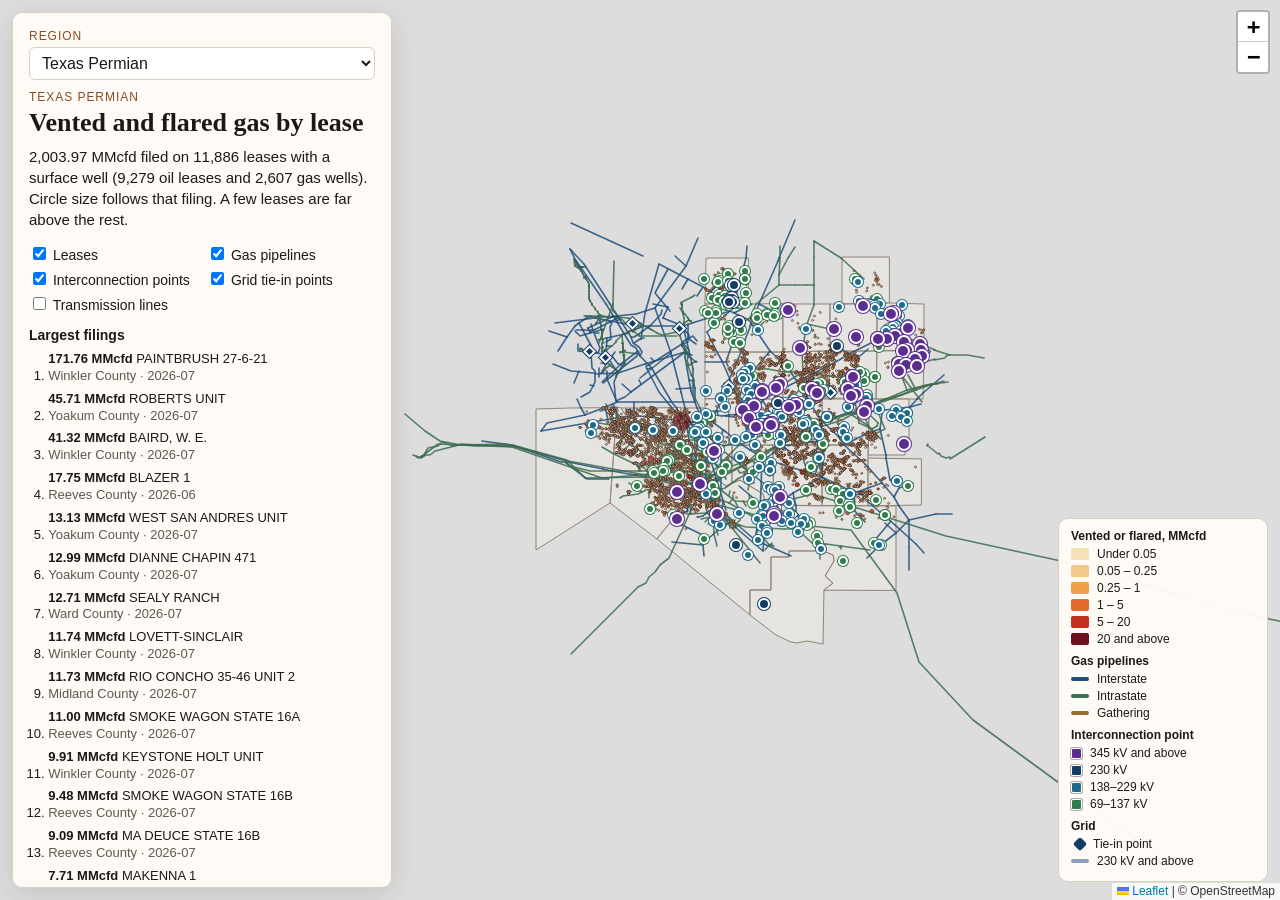
==== web/index.html @ a2ccbe13 "Record the energy map so state flare crawls can be stored on the host. Co-authored-by: Cursor <curso" ====
<!DOCTYPE html>
<html lang="en">
<head>
  <meta charset="utf-8">
  <meta name="viewport" content="width=device-width, initial-scale=1">
  <title>Texas Permian — vented and flared gas</title>
  <link rel="stylesheet" href="vendor/leaflet.css">
  <link rel="stylesheet" href="styles.css">
</head>
<body>
  <div id="map"></div>
  <aside id="panel">
    <header>
      <label class="region">
        <span class="kicker">Region</span>
        <select id="region"></select>
      </label>
      <p class="kicker" id="kicker">Texas Permian</p>
      <h1 id="title">Vented and flared gas by lease</h1>
      <p id="headline" class="headline"></p>
    </header>
    <section class="controls">
      <label><input type="checkbox" id="show-leases" checked> Leases</label>
      <label><input type="checkbox" id="show-pipes" checked> Gas pipelines</label>
      <label><input type="checkbox" id="show-pois" checked> Interconnection points</label>
      <label><input type="checkbox" id="show-tieins" checked> Grid tie-in points</label>
      <label><input type="checkbox" id="show-grid"> Transmission lines</label>
    </section>
    <section>
      <h2>Largest filings</h2>
      <ol id="ranking"></ol>
    </section>
    <details>
      <summary>How to read this</summary>
      <p id="method"></p>
    </details>
  </aside>
  <div id="legend">
    <p class="legend-title">Vented or flared, MMcfd</p>
    <div class="swatch"><i style="background:#f6e0b8"></i><span>Under 0.05</span></div>
    <div class="swatch"><i style="background:#f3c888"></i><span>0.05 – 0.25</span></div>
    <div class="swatch"><i style="background:#f0a04a"></i><span>0.25 – 1</span></div>
    <div class="swatch"><i style="background:#e36a2c"></i><span>1 – 5</span></div>
    <div class="swatch"><i style="background:#c2311f"></i><span>5 – 20</span></div>
    <div class="swatch"><i style="background:#6e1220"></i><span>20 and above</span></div>
    <p class="legend-title">Gas pipelines</p>
    <div class="swatch"><i class="line interstate"></i><span>Interstate</span></div>
    <div class="swatch"><i class="line intrastate"></i><span>Intrastate</span></div>
    <div class="swatch"><i class="line gathering"></i><span>Gathering</span></div>
    <p class="legend-title">Interconnection point</p>
    <div class="swatch"><i class="dot poi-345"></i><span>345 kV and above</span></div>
    <div class="swatch"><i class="dot poi-230"></i><span>230 kV</span></div>
    <div class="swatch"><i class="dot poi-138"></i><span>138–229 kV</span></div>
    <div class="swatch"><i class="dot poi-69"></i><span>69–137 kV</span></div>
    <p class="legend-title">Grid</p>
    <div class="swatch"><i class="diamond"></i><span>Tie-in point</span></div>
    <div class="swatch"><i class="line grid"></i><span>230 kV and above</span></div>
  </div>
  <script src="vendor/leaflet.js"></script>
  <script src="app.js"></script>
</body>
</html>
---- web/vendor/leaflet.css ----
/* required styles */

.leaflet-pane,
.leaflet-tile,
.leaflet-marker-icon,
.leaflet-marker-shadow,
.leaflet-tile-container,
.leaflet-pane > svg,
.leaflet-pane > canvas,
.leaflet-zoom-box,
.leaflet-image-layer,
.leaflet-layer {
	position: absolute;
	left: 0;
	top: 0;
	}
.leaflet-container {
	overflow: hidden;
	}
.leaflet-tile,
.leaflet-marker-icon,
.leaflet-marker-shadow {
	-webkit-user-select: none;
	   -moz-user-select: none;
	        user-select: none;
	  -webkit-user-drag: none;
	}
/* Prevents IE11 from highlighting tiles in blue */
.leaflet-tile::selection {
	background: transparent;
}
/* Safari renders non-retina tile on retina better with this, but Chrome is worse */
.leaflet-safari .leaflet-tile {
	image-rendering: -webkit-optimize-contrast;
	}
/* hack that prevents hw layers "stretching" when loading new tiles */
.leaflet-safari .leaflet-tile-container {
	width: 1600px;
	height: 1600px;
	-webkit-transform-origin: 0 0;
	}
.leaflet-marker-icon,
.leaflet-marker-shadow {
	display: block;
	}
/* .leaflet-container svg: reset svg max-width decleration shipped in Joomla! (joomla.org) 3.x */
/* .leaflet-container img: map is broken in FF if you have max-width: 100% on tiles */
.leaflet-container .leaflet-overlay-pane svg {
	max-width: none !important;
	max-height: none !important;
	}
.leaflet-container .leaflet-marker-pane img,
.leaflet-container .leaflet-shadow-pane img,
.leaflet-container .leaflet-tile-pane img,
.leaflet-container img.leaflet-image-layer,
.leaflet-container .leaflet-tile {
	max-width: none !important;
	max-height: none !important;
	width: auto;
	padding: 0;
	}

.leaflet-container img.leaflet-tile {
	/* See: https://bugs.chromium.org/p/chromium/issues/detail?id=600120 */
	mix-blend-mode: plus-lighter;
}

.leaflet-container.leaflet-touch-zoom {
	-ms-touch-action: pan-x pan-y;
	touch-action: pan-x pan-y;
	}
.leaflet-container.leaflet-touch-drag {
	-ms-touch-action: pinch-zoom;
	/* Fallback for FF which doesn't support pinch-zoom */
	touch-action: none;
	touch-action: pinch-zoom;
}
.leaflet-container.leaflet-touch-drag.leaflet-touch-zoom {
	-ms-touch-action: none;
	touch-action: none;
}
.leaflet-container {
	-webkit-tap-highlight-color: transparent;
}
.leaflet-container a {
	-webkit-tap-highlight-color: rgba(51, 181, 229, 0.4);
}
.leaflet-tile {
	filter: inherit;
	visibility: hidden;
	}
.leaflet-tile-loaded {
	visibility: inherit;
	}
.leaflet-zoom-box {
	width: 0;
	height: 0;
	-moz-box-sizing: border-box;
	     box-sizing: border-box;
	z-index: 800;
	}
/* workaround for https://bugzilla.mozilla.org/show_bug.cgi?id=888319 */
.leaflet-overlay-pane svg {
	-moz-user-select: none;
	}

.leaflet-pane         { z-index: 400; }

.leaflet-tile-pane    { z-index: 200; }
.leaflet-overlay-pane { z-index: 400; }
.leaflet-shadow-pane  { z-index: 500; }
.leaflet-marker-pane  { z-index: 600; }
.leaflet-tooltip-pane   { z-index: 650; }
.leaflet-popup-pane   { z-index: 700; }

.leaflet-map-pane canvas { z-index: 100; }
.leaflet-map-pane svg    { z-index: 200; }

.leaflet-vml-shape {
	width: 1px;
	height: 1px;
	}
.lvml {
	behavior: url(#default#VML);
	display: inline-block;
	position: absolute;
	}


/* control positioning */

.leaflet-control {
	position: relative;
	z-index: 800;
	pointer-events: visiblePainted; /* IE 9-10 doesn't have auto */
	pointer-events: auto;
	}
.leaflet-top,
.leaflet-bottom {
	position: absolute;
	z-index: 1000;
	pointer-events: none;
	}
.leaflet-top {
	top: 0;
	}
.leaflet-right {
	right: 0;
	}
.leaflet-bottom {
	bottom: 0;
	}
.leaflet-left {
	left: 0;
	}
.leaflet-control {
	float: left;
	clear: both;
	}
.leaflet-right .leaflet-control {
	float: right;
	}
.leaflet-top .leaflet-control {
	margin-top: 10px;
	}
.leaflet-bottom .leaflet-control {
	margin-bottom: 10px;
	}
.leaflet-left .leaflet-control {
	margin-left: 10px;
	}
.leaflet-right .leaflet-control {
	margin-right: 10px;
	}


/* zoom and fade animations */

.leaflet-fade-anim .leaflet-popup {
	opacity: 0;
	-webkit-transition: opacity 0.2s linear;
	   -moz-transition: opacity 0.2s linear;
	        transition: opacity 0.2s linear;
	}
.leaflet-fade-anim .leaflet-map-pane .leaflet-popup {
	opacity: 1;
	}
.leaflet-zoom-animated {
	-webkit-transform-origin: 0 0;
	    -ms-transform-origin: 0 0;
	        transform-origin: 0 0;
	}
svg.leaflet-zoom-animated {
	will-change: transform;
}

.leaflet-zoom-anim .leaflet-zoom-animated {
	-webkit-transition: -webkit-transform 0.25s cubic-bezier(0,0,0.25,1);
	   -moz-transition:    -moz-transform 0.25s cubic-bezier(0,0,0.25,1);
	        transition:         transform 0.25s cubic-bezier(0,0,0.25,1);
	}
.leaflet-zoom-anim .leaflet-tile,
.leaflet-pan-anim .leaflet-tile {
	-webkit-transition: none;
	   -moz-transition: none;
	        transition: none;
	}

.leaflet-zoom-anim .leaflet-zoom-hide {
	visibility: hidden;
	}


/* cursors */

.leaflet-interactive {
	cursor: pointer;
	}
.leaflet-grab {
	cursor: -webkit-grab;
	cursor:    -moz-grab;
	cursor:         grab;
	}
.leaflet-crosshair,
.leaflet-crosshair .leaflet-interactive {
	cursor: crosshair;
	}
.leaflet-popup-pane,
.leaflet-control {
	cursor: auto;
	}
.leaflet-dragging .leaflet-grab,
.leaflet-dragging .leaflet-grab .leaflet-interactive,
.leaflet-dragging .leaflet-marker-draggable {
	cursor: move;
	cursor: -webkit-grabbing;
	cursor:    -moz-grabbing;
	cursor:         grabbing;
	}

/* marker & overlays interactivity */
.leaflet-marker-icon,
.leaflet-marker-shadow,
.leaflet-image-layer,
.leaflet-pane > svg path,
.leaflet-tile-container {
	pointer-events: none;
	}

.leaflet-marker-icon.leaflet-interactive,
.leaflet-image-layer.leaflet-interactive,
.leaflet-pane > svg path.leaflet-interactive,
svg.leaflet-image-layer.leaflet-interactive path {
	pointer-events: visiblePainted; /* IE 9-10 doesn't have auto */
	pointer-events: auto;
	}

/* visual tweaks */

.leaflet-container {
	background: #ddd;
	outline-offset: 1px;
	}
.leaflet-container a {
	color: #0078A8;
	}
.leaflet-zoom-box {
	border: 2px dotted #38f;
	background: rgba(255,255,255,0.5);
	}


/* general typography */
.leaflet-container {
	font-family: "Helvetica Neue", Arial, Helvetica, sans-serif;
	font-size: 12px;
	font-size: 0.75rem;
	line-height: 1.5;
	}


/* general toolbar styles */

.leaflet-bar {
	box-shadow: 0 1px 5px rgba(0,0,0,0.65);
	border-radius: 4px;
	}
.leaflet-bar a {
	background-color: #fff;
	border-bottom: 1px solid #ccc;
	width: 26px;
	height: 26px;
	line-height: 26px;
	display: block;
	text-align: center;
	text-decoration: none;
	color: black;
	}
.leaflet-bar a,
.leaflet-control-layers-toggle {
	background-position: 50% 50%;
	background-repeat: no-repeat;
	display: block;
	}
.leaflet-bar a:hover,
.leaflet-bar a:focus {
	background-color: #f4f4f4;
	}
.leaflet-bar a:first-child {
	border-top-left-radius: 4px;
	border-top-right-radius: 4px;
	}
.leaflet-bar a:last-child {
	border-bottom-left-radius: 4px;
	border-bottom-right-radius: 4px;
	border-bottom: none;
	}
.leaflet-bar a.leaflet-disabled {
	cursor: default;
	background-color: #f4f4f4;
	color: #bbb;
	}

.leaflet-touch .leaflet-bar a {
	width: 30px;
	height: 30px;
	line-height: 30px;
	}
.leaflet-touch .leaflet-bar a:first-child {
	border-top-left-radius: 2px;
	border-top-right-radius: 2px;
	}
.leaflet-touch .leaflet-bar a:last-child {
	border-bottom-left-radius: 2px;
	border-bottom-right-radius: 2px;
	}

/* zoom control */

.leaflet-control-zoom-in,
.leaflet-control-zoom-out {
	font: bold 18px 'Lucida Console', Monaco, monospace;
	text-indent: 1px;
	}

.leaflet-touch .leaflet-control-zoom-in, .leaflet-touch .leaflet-control-zoom-out  {
	font-size: 22px;
	}


/* layers control */

.leaflet-control-layers {
	box-shadow: 0 1px 5px rgba(0,0,0,0.4);
	background: #fff;
	border-radius: 5px;
	}
.leaflet-control-layers-toggle {
	background-image: url(images/layers.png);
	width: 36px;
	height: 36px;
	}
.leaflet-retina .leaflet-control-layers-toggle {
	background-image: url(images/layers-2x.png);
	background-size: 26px 26px;
	}
.leaflet-touch .leaflet-control-layers-toggle {
	width: 44px;
	height: 44px;
	}
.leaflet-control-layers .leaflet-control-layers-list,
.leaflet-control-layers-expanded .leaflet-control-layers-toggle {
	display: none;
	}
.leaflet-control-layers-expanded .leaflet-control-layers-list {
	display: block;
	position: relative;
	}
.leaflet-control-layers-expanded {
	padding: 6px 10px 6px 6px;
	color: #333;
	background: #fff;
	}
.leaflet-control-layers-scrollbar {
	overflow-y: scroll;
	overflow-x: hidden;
	padding-right: 5px;
	}
.leaflet-control-layers-selector {
	margin-top: 2px;
	position: relative;
	top: 1px;
	}
.leaflet-control-layers label {
	display: block;
	font-size: 13px;
	font-size: 1.08333em;
	}
.leaflet-control-layers-separator {
	height: 0;
	border-top: 1px solid #ddd;
	margin: 5px -10px 5px -6px;
	}

/* Default icon URLs */
.leaflet-default-icon-path { /* used only in path-guessing heuristic, see L.Icon.Default */
	background-image: url(images/marker-icon.png);
	}


/* attribution and scale controls */

.leaflet-container .leaflet-control-attribution {
	background: #fff;
	background: rgba(255, 255, 255, 0.8);
	margin: 0;
	}
.leaflet-control-attribution,
.leaflet-control-scale-line {
	padding: 0 5px;
	color: #333;
	line-height: 1.4;
	}
.leaflet-control-attribution a {
	text-decoration: none;
	}
.leaflet-control-attribution a:hover,
.leaflet-control-attribution a:focus {
	text-decoration: underline;
	}
.leaflet-attribution-flag {
	display: inline !important;
	vertical-align: baseline !important;
	width: 1em;
	height: 0.6669em;
	}
.leaflet-left .leaflet-control-scale {
	margin-left: 5px;
	}
.leaflet-bottom .leaflet-control-scale {
	margin-bottom: 5px;
	}
.leaflet-control-scale-line {
	border: 2px solid #777;
	border-top: none;
	line-height: 1.1;
	padding: 2px 5px 1px;
	white-space: nowrap;
	-moz-box-sizing: border-box;
	     box-sizing: border-box;
	background: rgba(255, 255, 255, 0.8);
	text-shadow: 1px 1px #fff;
	}
.leaflet-control-scale-line:not(:first-child) {
	border-top: 2px solid #777;
	border-bottom: none;
	margin-top: -2px;
	}
.leaflet-control-scale-line:not(:first-child):not(:last-child) {
	border-bottom: 2px solid #777;
	}

.leaflet-touch .leaflet-control-attribution,
.leaflet-touch .leaflet-control-layers,
.leaflet-touch .leaflet-bar {
	box-shadow: none;
	}
.leaflet-touch .leaflet-control-layers,
.leaflet-touch .leaflet-bar {
	border: 2px solid rgba(0,0,0,0.2);
	background-clip: padding-box;
	}


/* popup */

.leaflet-popup {
	position: absolute;
	text-align: center;
	margin-bottom: 20px;
	}
.leaflet-popup-content-wrapper {
	padding: 1px;
	text-align: left;
	border-radius: 12px;
	}
.leaflet-popup-content {
	margin: 13px 24px 13px 20px;
	line-height: 1.3;
	font-size: 13px;
	font-size: 1.08333em;
	min-height: 1px;
	}
.leaflet-popup-content p {
	margin: 17px 0;
	margin: 1.3em 0;
	}
.leaflet-popup-tip-container {
	width: 40px;
	height: 20px;
	position: absolute;
	left: 50%;
	margin-top: -1px;
	margin-left: -20px;
	overflow: hidden;
	pointer-events: none;
	}
.leaflet-popup-tip {
	width: 17px;
	height: 17px;
	padding: 1px;

	margin: -10px auto 0;
	pointer-events: auto;

	-webkit-transform: rotate(45deg);
	   -moz-transform: rotate(45deg);
	    -ms-transform: rotate(45deg);
	        transform: rotate(45deg);
	}
.leaflet-popup-content-wrapper,
.leaflet-popup-tip {
	background: white;
	color: #333;
	box-shadow: 0 3px 14px rgba(0,0,0,0.4);
	}
.leaflet-container a.leaflet-popup-close-button {
	position: absolute;
	top: 0;
	right: 0;
	border: none;
	text-align: center;
	width: 24px;
	height: 24px;
	font: 16px/24px Tahoma, Verdana, sans-serif;
	color: #757575;
	text-decoration: none;
	background: transparent;
	}
.leaflet-container a.leaflet-popup-close-button:hover,
.leaflet-container a.leaflet-popup-close-button:focus {
	color: #585858;
	}
.leaflet-popup-scrolled {
	overflow: auto;
	}

.leaflet-oldie .leaflet-popup-content-wrapper {
	-ms-zoom: 1;
	}
.leaflet-oldie .leaflet-popup-tip {
	width: 24px;
	margin: 0 auto;

	-ms-filter: "progid:DXImageTransform.Microsoft.Matrix(M11=0.70710678, M12=0.70710678, M21=-0.70710678, M22=0.70710678)";
	filter: progid:DXImageTransform.Microsoft.Matrix(M11=0.70710678, M12=0.70710678, M21=-0.70710678, M22=0.70710678);
	}

.leaflet-oldie .leaflet-control-zoom,
.leaflet-oldie .leaflet-control-layers,
.leaflet-oldie .leaflet-popup-content-wrapper,
.leaflet-oldie .leaflet-popup-tip {
	border: 1px solid #999;
	}


/* div icon */

.leaflet-div-icon {
	background: #fff;
	border: 1px solid #666;
	}


/* Tooltip */
/* Base styles for the element that has a tooltip */
.leaflet-tooltip {
	position: absolute;
	padding: 6px;
	background-color: #fff;
	border: 1px solid #fff;
	border-radius: 3px;
	color: #222;
	white-space: nowrap;
	-webkit-user-select: none;
	-moz-user-select: none;
	-ms-user-select: none;
	user-select: none;
	pointer-events: none;
	box-shadow: 0 1px 3px rgba(0,0,0,0.4);
	}
.leaflet-tooltip.leaflet-interactive {
	cursor: pointer;
	pointer-events: auto;
	}
.leaflet-tooltip-top:before,
.leaflet-tooltip-bottom:before,
.leaflet-tooltip-left:before,
.leaflet-tooltip-right:before {
	position: absolute;
	pointer-events: none;
	border: 6px solid transparent;
	background: transparent;
	content: "";
	}

/* Directions */

.leaflet-tooltip-bottom {
	margin-top: 6px;
}
.leaflet-tooltip-top {
	margin-top: -6px;
}
.leaflet-tooltip-bottom:before,
.leaflet-tooltip-top:before {
	left: 50%;
	margin-left: -6px;
	}
.leaflet-tooltip-top:before {
	bottom: 0;
	margin-bottom: -12px;
	border-top-color: #fff;
	}
.leaflet-tooltip-bottom:before {
	top: 0;
	margin-top: -12px;
	margin-left: -6px;
	border-bottom-color: #fff;
	}
.leaflet-tooltip-left {
	margin-left: -6px;
}
.leaflet-tooltip-right {
	margin-left: 6px;
}
.leaflet-tooltip-left:before,
.leaflet-tooltip-right:before {
	top: 50%;
	margin-top: -6px;
	}
.leaflet-tooltip-left:before {
	right: 0;
	margin-right: -12px;
	border-left-color: #fff;
	}
.leaflet-tooltip-right:before {
	left: 0;
	margin-left: -12px;
	border-right-color: #fff;
	}

/* Printing */

@media print {
	/* Prevent printers from removing background-images of controls. */
	.leaflet-control {
		-webkit-print-color-adjust: exact;
		print-color-adjust: exact;
		}
	}
---- web/styles.css ----
* { box-sizing: border-box; }
html, body { height: 100%; margin: 0; }
body {
  font-family: "Segoe UI", Helvetica, Arial, sans-serif;
  color: #1c1915;
  background: #e7e1d6;
}
#map { position: absolute; inset: 0; }
#panel {
  position: absolute;
  z-index: 500;
  top: 12px;
  left: 12px;
  width: min(380px, calc(100vw - 24px));
  max-height: calc(100% - 24px);
  overflow: auto;
  background: rgba(255, 252, 247, 0.96);
  border: 1px solid #d9d0c3;
  border-radius: 10px;
  padding: 16px 16px 12px;
  box-shadow: 0 8px 28px rgba(40, 30, 16, 0.12);
}
.kicker {
  margin: 0;
  letter-spacing: 0.08em;
  text-transform: uppercase;
  font-size: 12px;
  color: #8a4b24;
}
.region { display: block; margin-bottom: 10px; }
.region .kicker { display: block; margin-bottom: 4px; }
#region {
  width: 100%;
  font: inherit;
  color: inherit;
  background: #fff;
  border: 1px solid #d9d0c3;
  border-radius: 6px;
  padding: 6px 8px;
}
h1 {
  margin: 4px 0 8px;
  font-family: Georgia, "Times New Roman", serif;
  font-size: 26px;
  font-weight: 600;
  line-height: 1.15;
}
.headline { margin: 0; font-size: 15px; line-height: 1.4; }
.controls {
  display: grid;
  grid-template-columns: 1fr 1fr;
  gap: 6px 10px;
  margin: 14px 0;
  font-size: 14px;
}
h2 { margin: 0 0 8px; font-size: 14px; }
#ranking { margin: 0; padding-left: 1.2em; }
#ranking li { margin: 0 0 6px; font-size: 13px; line-height: 1.3; }
#ranking button {
  font: inherit;
  color: inherit;
  background: none;
  border: 0;
  padding: 0;
  text-align: left;
  cursor: pointer;
}
#ranking button:hover { text-decoration: underline; }
.meta { color: #5e584f; }
details { margin-top: 12px; font-size: 13px; line-height: 1.45; color: #3d3832; }
summary { cursor: pointer; font-weight: 600; }
#legend {
  position: absolute;
  z-index: 500;
  right: 12px;
  bottom: 18px;
  width: 210px;
  background: rgba(255, 252, 247, 0.96);
  border: 1px solid #d9d0c3;
  border-radius: 10px;
  padding: 10px 12px;
  font-size: 12px;
}
.legend-title { margin: 8px 0 4px; font-weight: 650; }
.legend-title:first-child { margin-top: 0; }
.swatch { display: flex; align-items: center; gap: 8px; margin: 3px 0; }
.swatch i {
  width: 18px;
  height: 12px;
  border-radius: 2px;
  display: inline-block;
  flex: 0 0 18px;
}
.swatch .line { height: 4px; }
.swatch .interstate { background: #1f4e79; }
.swatch .intrastate { background: #3d6b4f; }
.swatch .gathering { background: #9a6b2f; }
.swatch .grid { background: #8aa0b8; }
.diamond {
  width: 10px !important;
  height: 10px !important;
  flex-basis: 10px !important;
  margin-left: 4px;
  background: #143d66;
  transform: rotate(45deg);
  border-radius: 1px;
}
.dot {
  width: 11px !important;
  height: 11px !important;
  flex-basis: 11px !important;
  border-radius: 50%;
  border: 1px solid #fff;
  box-shadow: 0 0 0 1px rgba(28, 25, 21, 0.35);
}
.leaflet-div-icon.poi-marker {
  background: transparent;
  border: 0;
}
.poi-345 { background: #5c2d91; }
.poi-230 { background: #143d66; }
.poi-138 { background: #1d6a8a; }
.poi-69 { background: #2f7d4a; }
.leaflet-tooltip.poi-tip {
  background: #fffdf8;
  border: 1px solid #d9d0c3;
  border-radius: 8px;
  color: #1c1915;
  box-shadow: 0 8px 24px rgba(40, 30, 16, 0.16);
  width: 280px;
  max-width: 280px;
  white-space: normal;
  padding: 8px 10px;
}
.leaflet-tooltip.poi-tip .label {
  display: block;
  margin-top: 7px;
  font-weight: 650;
}
.leaflet-tooltip.poi-tip .role {
  display: block;
  margin-top: 2px;
  color: #3d3832;
}
.leaflet-tooltip.poi-tip.leaflet-tooltip-top:before { border-top-color: #fffdf8; }
.leaflet-tooltip.poi-tip.leaflet-tooltip-bottom:before { border-bottom-color: #fffdf8; }
.leaflet-tooltip.poi-tip.leaflet-tooltip-left:before { border-left-color: #fffdf8; }
.leaflet-tooltip.poi-tip.leaflet-tooltip-right:before { border-right-color: #fffdf8; }
.leaflet-popup-content { font-size: 13px; line-height: 1.35; margin: 8px 10px; }
.leaflet-popup-content strong { font-size: 14px; }
.leaflet-popup-content .label {
  display: block;
  margin-top: 7px;
  font-weight: 650;
}
.leaflet-popup-content .role {
  display: block;
  margin-top: 2px;
  color: #3d3832;
}
@media (max-width: 720px) {
  #panel { max-height: 42%; }
  #legend { display: none; }
}
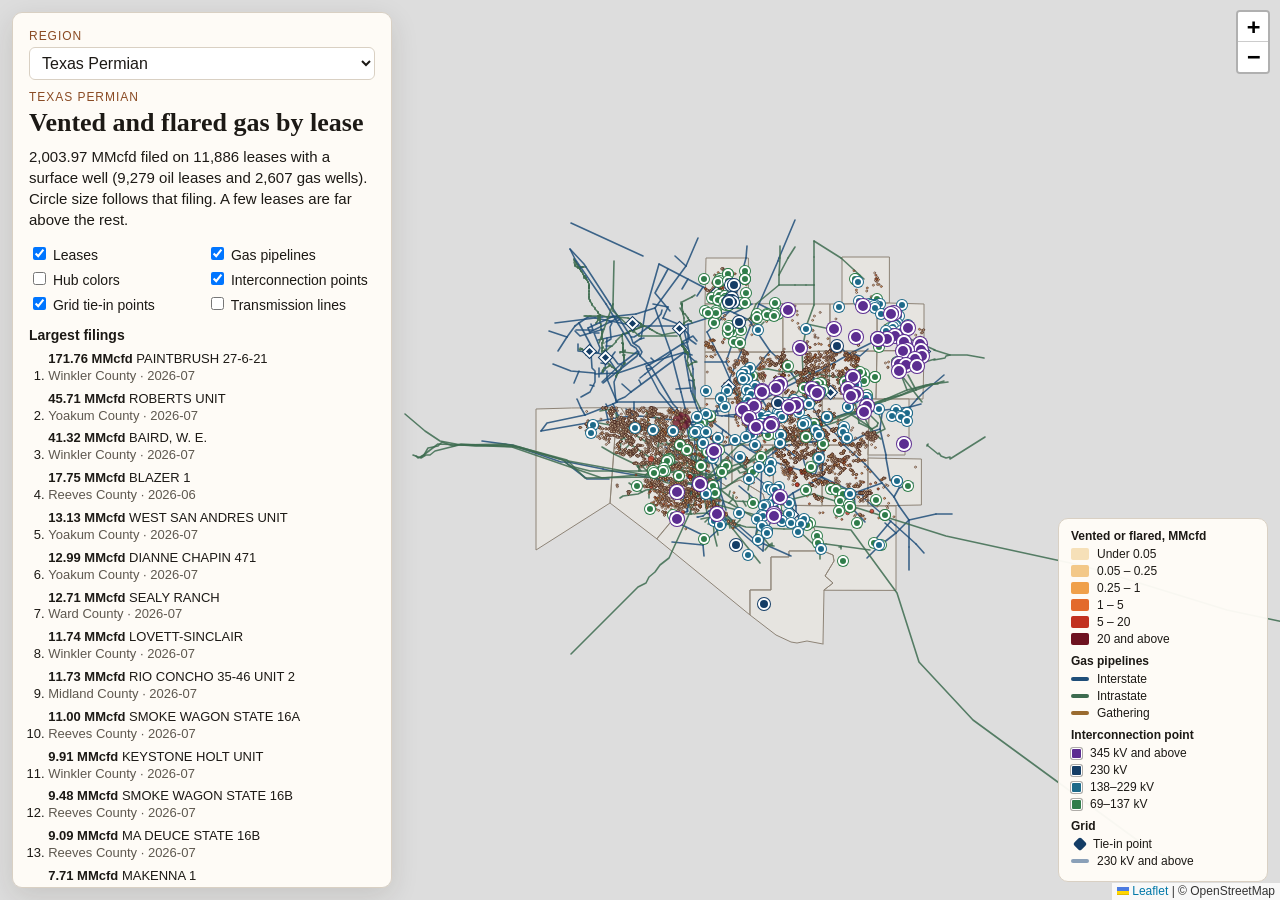
==== commit 7e096296: "Show California gas by field and color pipelines by the hub they price against. Co-authored-by: Curs" ====
--- a/web/index.html
+++ b/web/index.html
@@ -18,16 +18,18 @@
       <p class="kicker" id="kicker">Texas Permian</p>
       <h1 id="title">Vented and flared gas by lease</h1>
       <p id="headline" class="headline"></p>
+      <p id="hub-price" class="hub-price" hidden></p>
     </header>
     <section class="controls">
       <label><input type="checkbox" id="show-leases" checked> Leases</label>
       <label><input type="checkbox" id="show-pipes" checked> Gas pipelines</label>
+      <label><input type="checkbox" id="show-hubs"> Hub colors</label>
       <label><input type="checkbox" id="show-pois" checked> Interconnection points</label>
       <label><input type="checkbox" id="show-tieins" checked> Grid tie-in points</label>
       <label><input type="checkbox" id="show-grid"> Transmission lines</label>
     </section>
     <section>
-      <h2>Largest filings</h2>
+      <h2 id="ranking-title">Largest filings</h2>
       <ol id="ranking"></ol>
     </section>
     <details>
@@ -43,6 +45,7 @@
     <div class="swatch"><i style="background:#e36a2c"></i><span>1 – 5</span></div>
     <div class="swatch"><i style="background:#c2311f"></i><span>5 – 20</span></div>
     <div class="swatch"><i style="background:#6e1220"></i><span>20 and above</span></div>
+    <div id="hub-legend" hidden></div>
     <p class="legend-title">Gas pipelines</p>
     <div class="swatch"><i class="line interstate"></i><span>Interstate</span></div>
     <div class="swatch"><i class="line intrastate"></i><span>Intrastate</span></div>
--- a/web/styles.css
+++ b/web/styles.css
@@ -67,6 +67,12 @@
 }
 #ranking button:hover { text-decoration: underline; }
 .meta { color: #5e584f; }
+.hub-price {
+  margin: 8px 0 0;
+  font-size: 13px;
+  line-height: 1.4;
+  color: #1c1915;
+}
 details { margin-top: 12px; font-size: 13px; line-height: 1.45; color: #3d3832; }
 summary { cursor: pointer; font-weight: 600; }
 #legend {
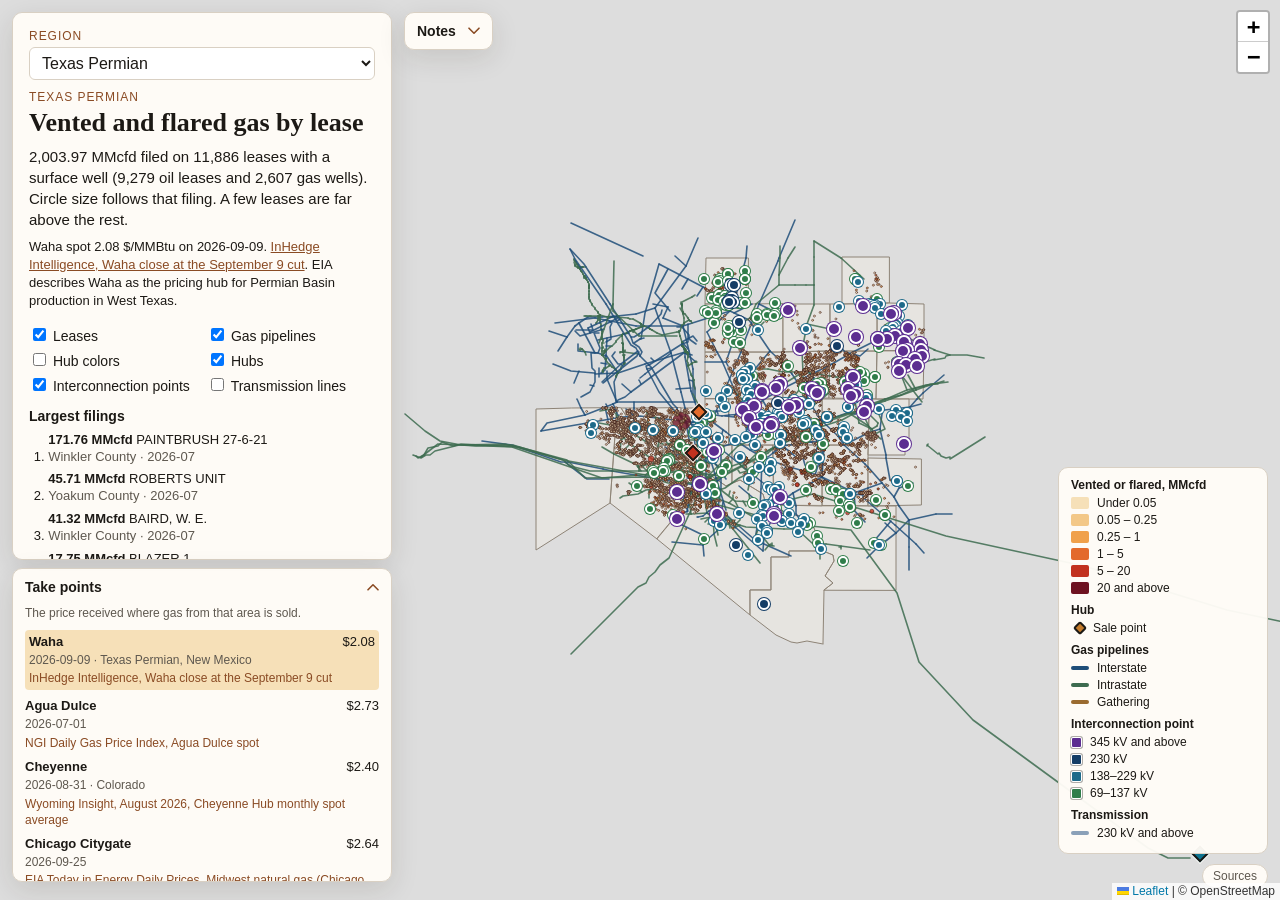
==== commit b43c9463: "Serve surface ownership from the stored county rolls and add the six Texas basin views The Surface o" ====
--- a/web/index.html
+++ b/web/index.html
@@ -24,8 +24,8 @@
       <label><input type="checkbox" id="show-leases" checked> Leases</label>
       <label><input type="checkbox" id="show-pipes" checked> Gas pipelines</label>
       <label><input type="checkbox" id="show-hubs"> Hub colors</label>
+      <label><input type="checkbox" id="show-hub-points" checked> Hubs</label>
       <label><input type="checkbox" id="show-pois" checked> Interconnection points</label>
-      <label><input type="checkbox" id="show-tieins" checked> Grid tie-in points</label>
       <label><input type="checkbox" id="show-grid"> Transmission lines</label>
     </section>
     <section>
@@ -37,6 +37,59 @@
       <p id="method"></p>
     </details>
   </aside>
+  <aside id="owners-panel" hidden>
+    <header class="owners-head">
+      <h2>Surface owners</h2>
+      <button type="button" id="owners-close">Close</button>
+    </header>
+    <p id="owners-status" class="owners-status"></p>
+    <div class="owners-scroll">
+      <table id="owners-table">
+        <thead>
+          <tr><th>Owner</th><th>Contact</th><th>County</th><th class="owners-year">Tax year</th></tr>
+        </thead>
+        <tbody></tbody>
+      </table>
+    </div>
+    <div class="owners-nav">
+      <button type="button" id="owners-prev">Previous</button>
+      <span id="owners-page"></span>
+      <button type="button" id="owners-next">Next</button>
+    </div>
+  </aside>
+  <aside id="notes-panel">
+    <button type="button" id="notes-toggle" aria-expanded="false" aria-controls="notes-body">
+      <span>Notes</span>
+      <svg class="notes-chevron" viewBox="0 0 12 8" aria-hidden="true">
+        <path d="M1 1.2 L6 6.2 L11 1.2" fill="none" stroke="currentColor" stroke-width="1.6" stroke-linecap="round" stroke-linejoin="round"></path>
+      </svg>
+    </button>
+    <div id="notes-body" hidden>
+      <p id="note-hint" class="note-hint" hidden>Click the map to drop the pin.</p>
+      <form id="note-form" hidden>
+        <label class="note-label" for="note-text">Note for this pin</label>
+        <textarea id="note-text" rows="3" maxlength="2000" required placeholder="What should this pin remember?"></textarea>
+        <div class="note-actions">
+          <button type="submit">Save note</button>
+          <button type="button" id="note-cancel">Cancel</button>
+        </div>
+      </form>
+      <button type="button" id="note-add">Drop a pin</button>
+      <ol id="note-list"></ol>
+    </div>
+  </aside>
+  <aside id="prices-panel" class="open">
+    <button type="button" id="prices-toggle" aria-expanded="true" aria-controls="prices-body">
+      <span>Take points</span>
+      <svg class="notes-chevron" viewBox="0 0 12 8" aria-hidden="true">
+        <path d="M1 1.2 L6 6.2 L11 1.2" fill="none" stroke="currentColor" stroke-width="1.6" stroke-linecap="round" stroke-linejoin="round"></path>
+      </svg>
+    </button>
+    <div id="prices-body">
+      <p class="take-caption">The price received where gas from that area is sold.</p>
+      <ol id="take-points"></ol>
+    </div>
+  </aside>
   <div id="legend">
     <p class="legend-title">Vented or flared, MMcfd</p>
     <div class="swatch"><i style="background:#f6e0b8"></i><span>Under 0.05</span></div>
@@ -46,6 +99,8 @@
     <div class="swatch"><i style="background:#c2311f"></i><span>5 – 20</span></div>
     <div class="swatch"><i style="background:#6e1220"></i><span>20 and above</span></div>
     <div id="hub-legend" hidden></div>
+    <p class="legend-title">Hub</p>
+    <div class="swatch"><i class="hub-key"></i><span>Sale point</span></div>
     <p class="legend-title">Gas pipelines</p>
     <div class="swatch"><i class="line interstate"></i><span>Interstate</span></div>
     <div class="swatch"><i class="line intrastate"></i><span>Intrastate</span></div>
@@ -55,10 +110,45 @@
     <div class="swatch"><i class="dot poi-230"></i><span>230 kV</span></div>
     <div class="swatch"><i class="dot poi-138"></i><span>138–229 kV</span></div>
     <div class="swatch"><i class="dot poi-69"></i><span>69–137 kV</span></div>
-    <p class="legend-title">Grid</p>
-    <div class="swatch"><i class="diamond"></i><span>Tie-in point</span></div>
+    <p class="legend-title">Transmission</p>
     <div class="swatch"><i class="line grid"></i><span>230 kV and above</span></div>
   </div>
+  <button type="button" id="sources-open">Sources</button>
+  <dialog id="sources" aria-labelledby="sources-title">
+    <div class="sources-card">
+      <header class="sources-head">
+        <h2 id="sources-title">Data sources</h2>
+        <button type="button" id="sources-close" aria-label="Close">×</button>
+      </header>
+      <h3 class="sources-volumes">Vented and flared gas</h3>
+      <p class="sources-lead">Read again on the first of each month. The month drawn is the latest complete filing.</p>
+      <div class="source-row"><div><div class="source-name">Texas Permian leases</div><div class="source-detail">Railroad Commission Form PR. The tape used here was posted September 26, 2026.</div></div><span class="freq monthly">Monthly</span></div>
+      <div class="source-row"><div><div class="source-name">New Mexico</div><div class="source-detail">Oil Conservation Division natural gas waste layer.</div></div><span class="freq monthly">Monthly</span></div>
+      <div class="source-row"><div><div class="source-name">Colorado</div><div class="source-detail">Energy and Carbon Management Commission monthly production.</div></div><span class="freq monthly">Monthly</span></div>
+      <div class="source-row"><div><div class="source-name">Wyoming</div><div class="source-detail">Oil and Gas Conservation Commission flaring report.</div></div><span class="freq monthly">Monthly</span></div>
+      <div class="source-row"><div><div class="source-name">North Dakota</div><div class="source-detail">Department of Mineral Resources monthly production.</div></div><span class="freq monthly">Monthly</span></div>
+      <div class="source-row"><div><div class="source-name">California fields</div><div class="source-detail">CalGEM form OG110D, gas blown, drawn by field because the filing is not a well location.</div></div><span class="freq monthly">Monthly</span></div>
+      <div class="source-row"><div><div class="source-name">Louisiana</div><div class="source-detail">EPA greenhouse-gas reporting, Subpart W, reporting year 2023. Completion flares in Caddo Parish, not a statewide monthly volume.</div></div><span class="freq annual">Annual</span></div>
+      <div class="source-row"><div><div class="source-name">South Dakota, Arkansas, Kansas</div><div class="source-detail">No located flare filing was found. The EIA annual state total is the figure shown, and it is zero.</div></div><span class="freq annual">Annual</span></div>
+      <h3 class="sources-prices">Take-point prices</h3>
+      <p class="sources-lead">The dollar on the map is the dated print named beside it. It is not recalculated from a basis spread.</p>
+      <div class="source-row"><div><div class="source-name">Henry Hub</div><div class="source-detail">EIA daily Henry Hub spot.</div></div><span class="freq daily">Daily</span></div>
+      <div class="source-row"><div><div class="source-name">Chicago Citygate</div><div class="source-detail">EIA Today in Energy daily prices, Midwest row.</div></div><span class="freq daily">Daily</span></div>
+      <div class="source-row"><div><div class="source-name">Waha</div><div class="source-detail">InHedge Intelligence close.</div></div><span class="freq daily">Daily</span></div>
+      <div class="source-row"><div><div class="source-name">El Paso Permian, Katy, Agua Dulce, SoCal</div><div class="source-detail">Natural Gas Intelligence daily spot, from the article linked on the price.</div></div><span class="freq daily">Daily</span></div>
+      <div class="source-row"><div><div class="source-name">Ventura and NGPL Midcontinent</div><div class="source-detail">Wood River Energy first-of-month market.</div></div><span class="freq monthly">Monthly</span></div>
+      <div class="source-row"><div><div class="source-name">Opal and Cheyenne</div><div class="source-detail">Wyoming Insight monthly average.</div></div><span class="freq monthly">Monthly</span></div>
+      <h3 class="sources-plant">Infrastructure</h3>
+      <p class="sources-lead">These layers stay as the published snapshot until a newer public file replaces them.</p>
+      <div class="source-row"><div><div class="source-name">Gas pipelines</div><div class="source-detail">EIA natural gas pipeline centerlines, January 2020.</div></div><span class="freq snapshot">Snapshot</span></div>
+      <div class="source-row"><div><div class="source-name">Hub locations</div><div class="source-detail">The coordinate stored with each hub, from the public page named for that hub.</div></div><span class="freq snapshot">Snapshot</span></div>
+      <div class="source-row"><div><div class="source-name">Hub colors</div><div class="source-detail">The producing-end sale point for that pipeline, from the tariff or methodology named on the line. Not a delivery right.</div></div><span class="freq snapshot">As sourced</span></div>
+      <div class="source-row"><div><div class="source-name">Transmission lines</div><div class="source-detail">Public lines of 230 kV and above held in this project.</div></div><span class="freq snapshot">Snapshot</span></div>
+      <div class="source-row"><div><div class="source-name">Interconnection points</div><div class="source-detail">Substations and taps of 69 kV and above from the public republish of the former HIFLD Open substation layer, December 1, 2025. The utility name is the owner on an in-service line within half a mile.</div></div><span class="freq snapshot">Snapshot</span></div>
+      <div class="source-row"><div><div class="source-name">Notes</div><div class="source-detail">Saved in this browser until you delete them. They are not shared.</div></div><span class="freq local">This browser</span></div>
+      <p class="sources-foot">A monthly refresh leaves a state’s existing rows in place when the new filing has no located volumes.</p>
+    </div>
+  </dialog>
   <script src="vendor/leaflet.js"></script>
   <script src="app.js"></script>
 </body>
--- a/web/styles.css
+++ b/web/styles.css
@@ -73,13 +73,296 @@
   line-height: 1.4;
   color: #1c1915;
 }
+.hub-price a { color: #8a4b24; }
+#notes-panel {
+  position: absolute;
+  z-index: 500;
+  top: 12px;
+  left: calc(24px + min(380px, calc(100vw - 24px)));
+  width: auto;
+  max-width: min(300px, calc(100vw - 70px - min(380px, calc(100vw - 24px))));
+  background: rgba(255, 252, 247, 0.96);
+  border: 1px solid #d9d0c3;
+  border-radius: 10px;
+  box-shadow: 0 8px 28px rgba(40, 30, 16, 0.12);
+}
+#notes-panel.open {
+  width: min(300px, calc(100vw - 70px - min(380px, calc(100vw - 24px))));
+}
+#notes-toggle {
+  display: flex;
+  align-items: center;
+  justify-content: space-between;
+  gap: 12px;
+  width: 100%;
+  margin: 0;
+  padding: 10px 12px;
+  font: inherit;
+  font-size: 14px;
+  font-weight: 650;
+  color: inherit;
+  background: transparent;
+  border: 0;
+  cursor: pointer;
+}
+.notes-chevron {
+  width: 12px;
+  height: 8px;
+  flex: 0 0 12px;
+  color: #8a4b24;
+}
+#notes-panel.open .notes-chevron,
+#prices-panel.open .notes-chevron { transform: rotate(180deg); }
+#prices-panel {
+  position: absolute;
+  z-index: 500;
+  top: 64px;
+  left: 12px;
+  width: min(380px, calc(100vw - 24px));
+  background: rgba(255, 252, 247, 0.96);
+  border: 1px solid #d9d0c3;
+  border-radius: 10px;
+  box-shadow: 0 8px 28px rgba(40, 30, 16, 0.12);
+}
+#prices-toggle {
+  display: flex;
+  align-items: center;
+  justify-content: space-between;
+  gap: 12px;
+  width: 100%;
+  margin: 0;
+  padding: 10px 12px;
+  font: inherit;
+  font-size: 14px;
+  font-weight: 650;
+  color: inherit;
+  background: transparent;
+  border: 0;
+  cursor: pointer;
+}
+#prices-body {
+  padding: 0 12px 12px;
+  max-height: calc(100vh - 140px);
+  overflow: auto;
+}
+.take-caption { margin: 0 0 8px; font-size: 12px; line-height: 1.4; color: #5e584f; }
+#take-points { list-style: none; margin: 0; padding: 0; }
+.take-row {
+  display: grid;
+  grid-template-columns: 1fr auto;
+  gap: 2px 10px;
+  width: 100%;
+  margin: 0 0 8px;
+  padding: 0;
+  font: inherit;
+  font-size: 13px;
+  line-height: 1.3;
+  color: inherit;
+  background: none;
+  border: 0;
+  text-align: left;
+}
+.take-row.current { background: #f6e0b8; border-radius: 4px; padding: 4px; }
+.take-name {
+  font: inherit;
+  font-size: 13px;
+  font-weight: 650;
+  color: inherit;
+  background: none;
+  border: 0;
+  padding: 0;
+  text-align: left;
+  cursor: pointer;
+}
+.take-name:hover { text-decoration: underline; }
+.take-value { font-variant-numeric: tabular-nums; }
+.take-meta, .take-source { grid-column: 1 / -1; }
+.take-meta { color: #5e584f; font-size: 12px; }
+.take-source { font-size: 12px; line-height: 1.35; color: #8a4b24; text-decoration: none; }
+a.take-source:hover { text-decoration: underline; }
+.hub-marker { background: transparent; border: 0; }
+.hub-pin {
+  width: 12px;
+  height: 12px;
+  margin: 2px;
+  background: #c47b2b;
+  border: 2px solid #1c1915;
+  box-shadow: 0 0 0 1px #fffdf8;
+  transform: rotate(45deg);
+}
+.hub-key {
+  width: 10px !important;
+  height: 10px !important;
+  flex-basis: 10px !important;
+  margin-left: 4px;
+  background: #c47b2b;
+  border: 2px solid #1c1915;
+  transform: rotate(45deg);
+  border-radius: 1px;
+}
+#notes-body {
+  padding: 0 12px 12px;
+  max-height: calc(100vh - 72px);
+  overflow: auto;
+}
+.note-hint { margin: 0 0 8px; font-size: 13px; color: #8a4b24; }
+.note-label {
+  display: block;
+  margin-bottom: 4px;
+  font-size: 12px;
+  color: #5e584f;
+}
+#note-text {
+  width: 100%;
+  font: inherit;
+  font-size: 13px;
+  color: inherit;
+  background: #fff;
+  border: 1px solid #d9d0c3;
+  border-radius: 6px;
+  padding: 6px 8px;
+  resize: vertical;
+}
+.note-actions { display: flex; gap: 8px; margin-top: 6px; }
+.note-actions button, #note-add {
+  font: inherit;
+  font-size: 13px;
+  color: inherit;
+  background: #fff;
+  border: 1px solid #d9d0c3;
+  border-radius: 6px;
+  padding: 5px 10px;
+  cursor: pointer;
+}
+#note-add { margin-top: 4px; }
+#note-list { list-style: none; margin: 10px 0 0; padding: 0; }
+#note-list li {
+  display: flex;
+  gap: 8px;
+  align-items: flex-start;
+  margin: 0 0 8px;
+}
+.note-empty { color: #5e584f; font-size: 13px; }
+.note-jump {
+  flex: 1;
+  min-width: 0;
+  font: inherit;
+  font-size: 13px;
+  line-height: 1.35;
+  color: inherit;
+  background: none;
+  border: 0;
+  padding: 0;
+  text-align: left;
+  cursor: pointer;
+  display: -webkit-box;
+  -webkit-line-clamp: 3;
+  -webkit-box-orient: vertical;
+  overflow: hidden;
+}
+.note-jump:hover { text-decoration: underline; }
+#note-list li.current .note-jump { background: #f6e0b8; border-radius: 4px; }
+.note-delete {
+  flex: 0 0 auto;
+  font: inherit;
+  font-size: 12px;
+  color: #8a4b24;
+  background: none;
+  border: 0;
+  padding: 0;
+  cursor: pointer;
+}
+.note-delete:hover { text-decoration: underline; }
+body.placing-note .leaflet-container { cursor: crosshair; }
+.leaflet-div-icon.note-marker { background: transparent; border: 0; }
+.note-pin {
+  width: 16px;
+  height: 16px;
+  background: #c2311f;
+  border: 2px solid #fffdf8;
+  border-radius: 50% 50% 50% 0;
+  transform: rotate(-45deg);
+  box-shadow: 0 1px 3px rgba(40, 30, 16, 0.35);
+}
 details { margin-top: 12px; font-size: 13px; line-height: 1.45; color: #3d3832; }
 summary { cursor: pointer; font-weight: 600; }
+#sources-open {
+  position: absolute;
+  z-index: 500;
+  right: 12px;
+  bottom: 12px;
+  margin: 0;
+  padding: 4px 10px;
+  font: inherit;
+  font-size: 12px;
+  color: #5e584f;
+  background: rgba(255, 252, 247, 0.96);
+  border: 1px solid #d9d0c3;
+  border-radius: 999px;
+  cursor: pointer;
+}
+#sources-open:hover { color: #1c1915; }
+#sources {
+  border: 0;
+  padding: 0;
+  background: transparent;
+  max-width: calc(100vw - 24px);
+}
+#sources::backdrop { background: rgba(28, 25, 21, 0.35); }
+.sources-card {
+  width: min(640px, calc(100vw - 24px));
+  max-height: min(82vh, 760px);
+  overflow: auto;
+  background: #fffdf8;
+  border-radius: 12px;
+  box-shadow: 0 16px 50px rgba(40, 30, 16, 0.22);
+  padding: 18px 20px 16px;
+}
+.sources-head { display: flex; align-items: flex-start; justify-content: space-between; gap: 12px; }
+.sources-head h2 { margin: 0; font-size: 22px; font-weight: 650; }
+.sources-close {
+  margin: 0;
+  padding: 0 4px;
+  font: inherit;
+  font-size: 26px;
+  line-height: 1;
+  color: #1c1915;
+  background: none;
+  border: 0;
+  cursor: pointer;
+}
+.sources-card h3 { margin: 16px 0 4px; font-size: 15px; font-weight: 700; }
+.sources-volumes { color: #0b6e4f; }
+.sources-prices { color: #8a4b24; }
+.sources-plant { color: #1f4e79; }
+.sources-lead, .sources-foot { margin: 0 0 8px; font-size: 13px; line-height: 1.4; color: #5e584f; }
+.sources-foot { margin-top: 14px; padding-top: 10px; border-top: 1px solid #e6dfd4; }
+.source-row {
+  display: grid;
+  grid-template-columns: 1fr auto;
+  gap: 12px;
+  align-items: start;
+  padding: 7px 0;
+  border-bottom: 1px solid #f0ebe3;
+}
+.source-name { font-size: 14px; font-weight: 650; }
+.source-detail { margin-top: 2px; font-size: 12px; line-height: 1.35; color: #5e584f; }
+.freq {
+  margin-top: 2px;
+  padding: 2px 8px;
+  border-radius: 999px;
+  font-size: 11px;
+  font-weight: 700;
+  letter-spacing: 0.02em;
+  white-space: nowrap;
+}
+.freq.monthly, .freq.daily, .freq.annual { background: #e5f6ec; color: #0b6e4f; }
+.freq.snapshot, .freq.derived, .freq.local { background: #f3efe8; color: #5e584f; }
 #legend {
   position: absolute;
   z-index: 500;
   right: 12px;
-  bottom: 18px;
+  bottom: 46px;
   width: 210px;
   background: rgba(255, 252, 247, 0.96);
   border: 1px solid #d9d0c3;
@@ -152,6 +435,55 @@
 .leaflet-tooltip.poi-tip.leaflet-tooltip-bottom:before { border-bottom-color: #fffdf8; }
 .leaflet-tooltip.poi-tip.leaflet-tooltip-left:before { border-left-color: #fffdf8; }
 .leaflet-tooltip.poi-tip.leaflet-tooltip-right:before { border-right-color: #fffdf8; }
+#owners-panel {
+  position: absolute;
+  z-index: 1100;
+  top: 12px;
+  right: 56px;
+  width: min(440px, calc(100vw - 68px));
+  max-height: calc(100vh - 24px);
+  display: flex;
+  flex-direction: column;
+  background: rgba(255, 252, 247, 0.97);
+  border: 1px solid #d9d0c3;
+  border-radius: 10px;
+  box-shadow: 0 8px 28px rgba(40, 30, 16, 0.12);
+}
+/* The id rule above outranks the browser default for [hidden], so restate it. */
+#owners-panel[hidden] { display: none; }
+.owners-head, .owners-nav {
+  display: flex;
+  align-items: center;
+  justify-content: space-between;
+  gap: 8px;
+  padding: 10px 12px;
+}
+.owners-head h2 { margin: 0; font-size: 15px; }
+.owners-head button, .owners-nav button, .surface-open {
+  font: inherit;
+  font-size: 13px;
+  color: #8a4b24;
+  background: transparent;
+  border: 1px solid #d9d0c3;
+  border-radius: 6px;
+  padding: 4px 8px;
+  cursor: pointer;
+}
+.surface-open { margin-top: 8px; }
+.owners-status { margin: 0 12px 8px; font-size: 12px; line-height: 1.4; color: #5e584f; }
+.owners-scroll { overflow: auto; padding: 0 8px 8px; }
+#owners-table { width: 100%; border-collapse: collapse; font-size: 12px; }
+#owners-table th, #owners-table td {
+  text-align: left;
+  vertical-align: top;
+  padding: 6px;
+  border-bottom: 1px solid #eee6da;
+}
+#owners-table .owners-year { width: 52px; white-space: nowrap; color: #5e584f; }
+#owners-table .owners-unmatched { color: #8b8578; font-style: italic; }
+#owners-table tbody tr { cursor: pointer; }
+#owners-table tbody tr.selected { background: #f6e0b8; }
+.owners-nav span { font-size: 12px; color: #5e584f; }
 .leaflet-popup-content { font-size: 13px; line-height: 1.35; margin: 8px 10px; }
 .leaflet-popup-content strong { font-size: 14px; }
 .leaflet-popup-content .label {
@@ -167,4 +499,10 @@
 @media (max-width: 720px) {
   #panel { max-height: 42%; }
   #legend { display: none; }
-}
+  #notes-panel {
+    left: auto;
+    right: 58px;
+    max-width: min(280px, calc(100vw - 80px));
+  }
+  #notes-panel.open { width: min(280px, calc(100vw - 80px)); }
+}
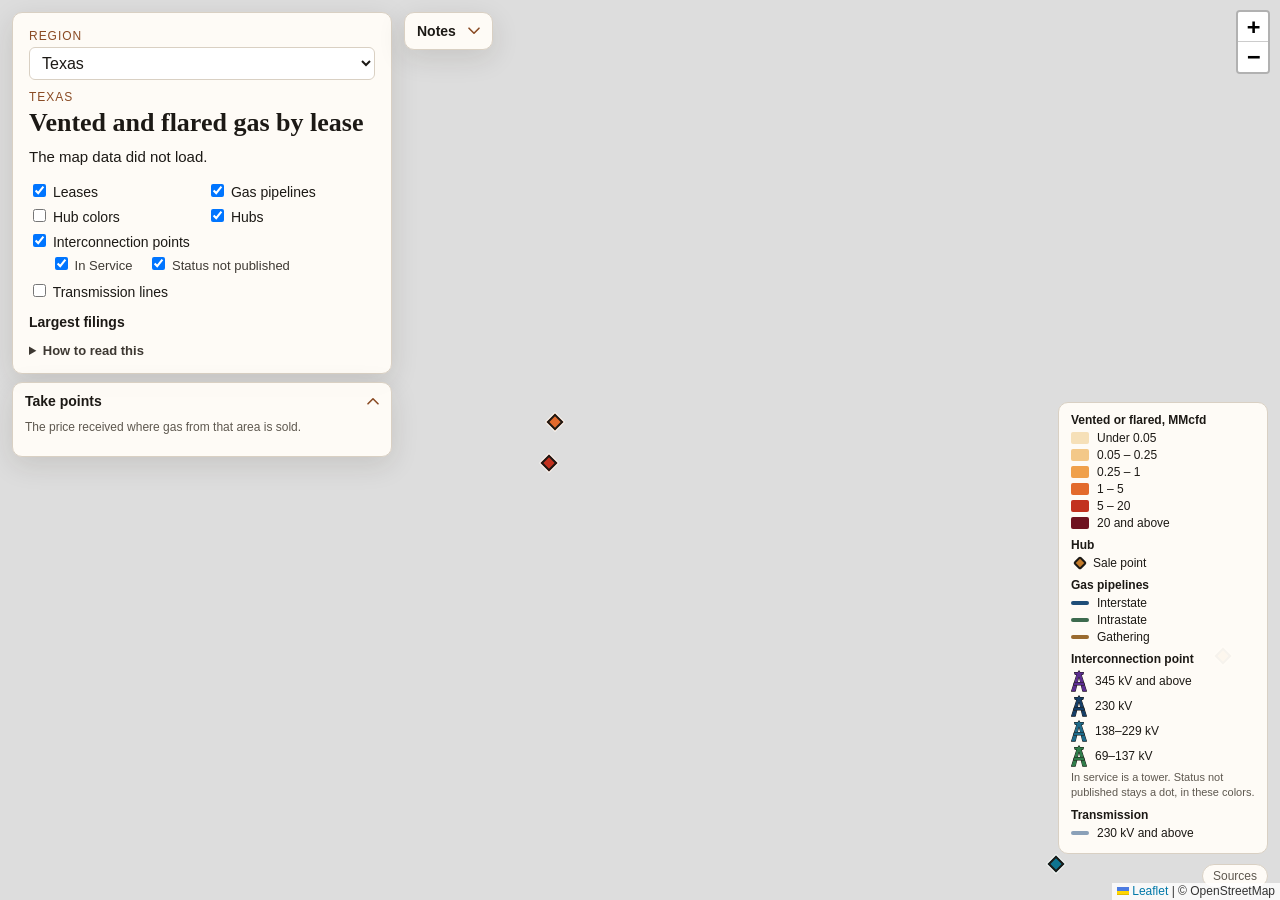
==== commit 9ff133fa: "Join the Texas basin views into one statewide region The six basin options and the Permian root coll" ====
--- a/web/index.html
+++ b/web/index.html
@@ -3,7 +3,7 @@
 <head>
   <meta charset="utf-8">
   <meta name="viewport" content="width=device-width, initial-scale=1">
-  <title>Texas Permian — vented and flared gas</title>
+  <title>Texas — vented and flared gas</title>
   <link rel="stylesheet" href="vendor/leaflet.css">
   <link rel="stylesheet" href="styles.css">
 </head>
@@ -15,7 +15,7 @@
         <span class="kicker">Region</span>
         <select id="region"></select>
       </label>
-      <p class="kicker" id="kicker">Texas Permian</p>
+      <p class="kicker" id="kicker">Texas</p>
       <h1 id="title">Vented and flared gas by lease</h1>
       <p id="headline" class="headline"></p>
       <p id="hub-price" class="hub-price" hidden></p>
@@ -25,7 +25,13 @@
       <label><input type="checkbox" id="show-pipes" checked> Gas pipelines</label>
       <label><input type="checkbox" id="show-hubs"> Hub colors</label>
       <label><input type="checkbox" id="show-hub-points" checked> Hubs</label>
-      <label><input type="checkbox" id="show-pois" checked> Interconnection points</label>
+      <div class="control-pois">
+        <label><input type="checkbox" id="show-pois" checked> Interconnection points</label>
+        <div class="control-sub" id="poi-status-filters">
+          <label><input type="checkbox" id="show-pois-service" checked> In Service</label>
+          <label><input type="checkbox" id="show-pois-unpublished" checked> Status not published</label>
+        </div>
+      </div>
       <label><input type="checkbox" id="show-grid"> Transmission lines</label>
     </section>
     <section>
@@ -106,10 +112,11 @@
     <div class="swatch"><i class="line intrastate"></i><span>Intrastate</span></div>
     <div class="swatch"><i class="line gathering"></i><span>Gathering</span></div>
     <p class="legend-title">Interconnection point</p>
-    <div class="swatch"><i class="dot poi-345"></i><span>345 kV and above</span></div>
-    <div class="swatch"><i class="dot poi-230"></i><span>230 kV</span></div>
-    <div class="swatch"><i class="dot poi-138"></i><span>138–229 kV</span></div>
-    <div class="swatch"><i class="dot poi-69"></i><span>69–137 kV</span></div>
+    <div class="swatch"><i class="tower-key" data-kv="345"></i><span>345 kV and above</span></div>
+    <div class="swatch"><i class="tower-key" data-kv="230"></i><span>230 kV</span></div>
+    <div class="swatch"><i class="tower-key" data-kv="138"></i><span>138–229 kV</span></div>
+    <div class="swatch"><i class="tower-key" data-kv="69"></i><span>69–137 kV</span></div>
+    <p class="legend-note">In service is a tower. Status not published stays a dot, in these colors.</p>
     <p class="legend-title">Transmission</p>
     <div class="swatch"><i class="line grid"></i><span>230 kV and above</span></div>
   </div>
@@ -122,7 +129,7 @@
       </header>
       <h3 class="sources-volumes">Vented and flared gas</h3>
       <p class="sources-lead">Read again on the first of each month. The month drawn is the latest complete filing.</p>
-      <div class="source-row"><div><div class="source-name">Texas Permian leases</div><div class="source-detail">Railroad Commission Form PR. The tape used here was posted September 26, 2026.</div></div><span class="freq monthly">Monthly</span></div>
+      <div class="source-row"><div><div class="source-name">Texas leases</div><div class="source-detail">Railroad Commission Form PR volumes already mapped for this state, joined into one view. A lease that fell in two basins is kept once.</div></div><span class="freq monthly">Monthly</span></div>
       <div class="source-row"><div><div class="source-name">New Mexico</div><div class="source-detail">Oil Conservation Division natural gas waste layer.</div></div><span class="freq monthly">Monthly</span></div>
       <div class="source-row"><div><div class="source-name">Colorado</div><div class="source-detail">Energy and Carbon Management Commission monthly production.</div></div><span class="freq monthly">Monthly</span></div>
       <div class="source-row"><div><div class="source-name">Wyoming</div><div class="source-detail">Oil and Gas Conservation Commission flaring report.</div></div><span class="freq monthly">Monthly</span></div>
--- a/web/styles.css
+++ b/web/styles.css
@@ -53,6 +53,16 @@
   margin: 14px 0;
   font-size: 14px;
 }
+.control-pois { grid-column: 1 / -1; }
+.control-sub {
+  display: flex;
+  flex-wrap: wrap;
+  gap: 4px 16px;
+  margin: 4px 0 2px 22px;
+  font-size: 13px;
+  color: #3f3a34;
+}
+.control-sub.is-off { opacity: 0.45; }
 h2 { margin: 0 0 8px; font-size: 14px; }
 #ranking { margin: 0; padding-left: 1.2em; }
 #ranking li { margin: 0 0 6px; font-size: 13px; line-height: 1.3; }
@@ -402,10 +412,26 @@
   border: 1px solid #fff;
   box-shadow: 0 0 0 1px rgba(28, 25, 21, 0.35);
 }
+.legend-note {
+  margin: 2px 0 0;
+  color: #5e584f;
+  font-size: 11px;
+  line-height: 1.35;
+}
+.swatch i.tower-key {
+  width: 16px;
+  height: 22px;
+  flex: 0 0 16px;
+  border-radius: 0;
+  background: none;
+  overflow: visible;
+}
+.swatch i.tower-key svg { display: block; }
 .leaflet-div-icon.poi-marker {
   background: transparent;
   border: 0;
 }
+.leaflet-div-icon.poi-tower { overflow: visible; }
 .poi-345 { background: #5c2d91; }
 .poi-230 { background: #143d66; }
 .poi-138 { background: #1d6a8a; }
